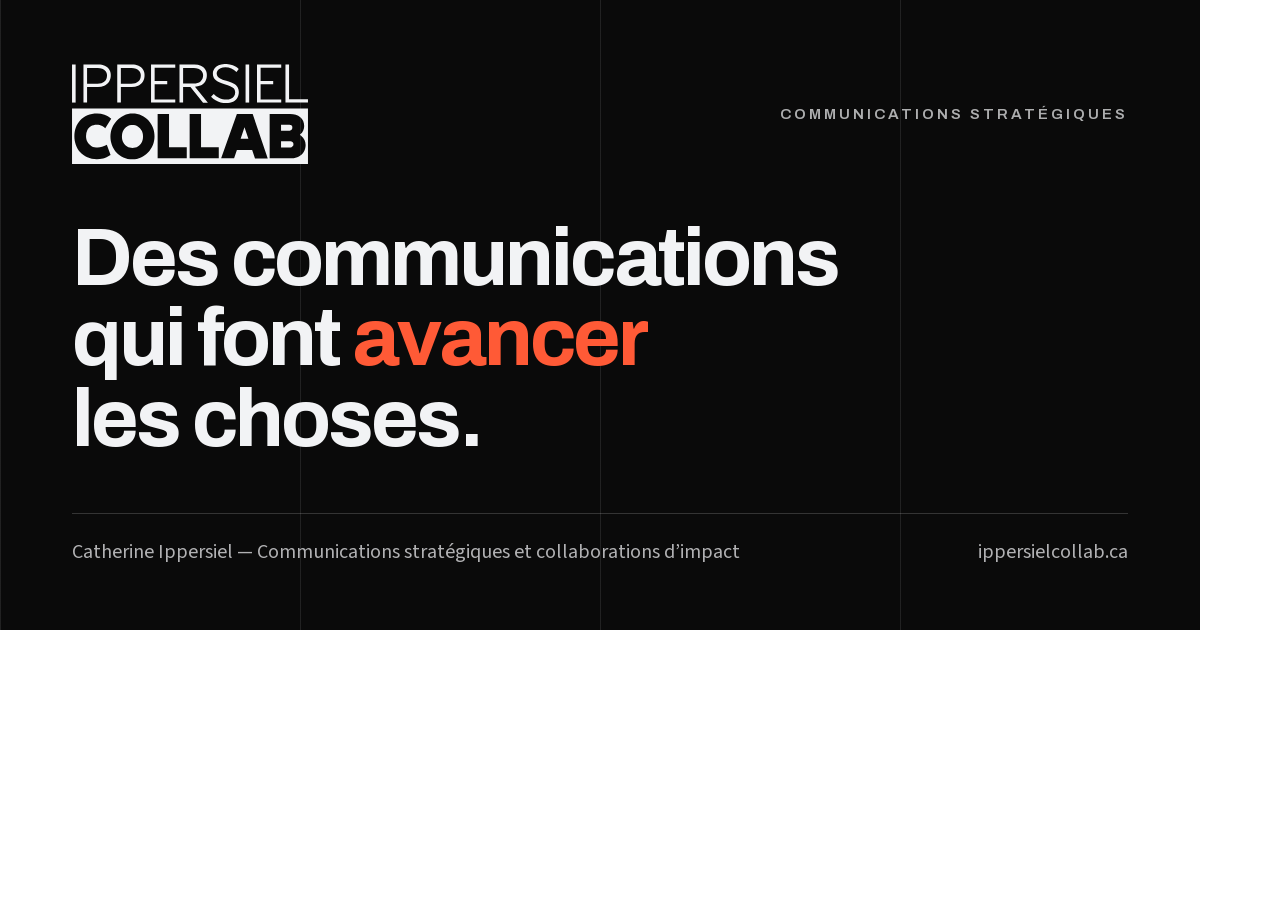
==== outils/gabarit-image-partage.html @ cff6bc2d "Premier commit : refonte scroll Cloudflare + corrections de Catherine Remplace la structure GitHub P" ====
<!doctype html><html lang="fr-CA"><head><meta charset="utf-8">
<title>Gabarit — image de partage Ippersiel Collab</title>
<!-- Gabarit autonome : sert uniquement à produire l'image affichée quand le
     lien du site est partagé. Ouvrir depuis la racine du projet, puis capturer
     en 1200 × 630. Aucun lien vers la feuille de styles du site : ce fichier
     doit rester lisible même déplacé. -->
<style>
  @font-face { font-family:'Archivo'; src:url('../site/assets/fonts/archivo-variable-latin.woff2') format('woff2-variations'); font-weight:100 900; font-display:block; }
  @font-face { font-family:'Source Sans 3'; src:url('../site/assets/fonts/source-sans-3-variable-latin.woff2') format('woff2-variations'); font-weight:200 900; font-display:block; }
  html,body{margin:0}
  .og{width:1200px;height:630px;background:#0A0A0A;color:#F2F3F5;position:relative;overflow:hidden;
      display:flex;flex-direction:column;justify-content:space-between;padding:64px 72px;box-sizing:border-box}
  .og::before{content:"";position:absolute;inset:0;
      background:linear-gradient(to right,rgba(242,243,245,.10) 1px,transparent 1px) 0 0/25% 100%}
  .og__haut{position:relative;display:flex;align-items:center;justify-content:space-between}
  .og .logo{width:236px;height:auto;color:#F2F3F5;display:block}
  .og__surtitre{font-family:'Archivo',sans-serif;font-size:15px;font-weight:600;letter-spacing:.2em;text-transform:uppercase;color:rgba(242,243,245,.7)}
  .og__titre{position:relative;font-family:'Archivo',sans-serif;font-weight:700;font-size:82px;line-height:.98;letter-spacing:-.038em;margin:0}
  .og__titre em{font-style:normal;color:#FF5A36}
  .og__bas{position:relative;display:flex;align-items:center;justify-content:space-between;
      border-top:1px solid rgba(242,243,245,.18);padding-top:24px;
      font-family:'Source Sans 3',sans-serif;font-size:20px;color:rgba(242,243,245,.72)}
</style></head><body>
<svg class="sprite-logo" aria-hidden="true" focusable="false" width="0" height="0" style="position:absolute;overflow:hidden"><defs><mask id="ic-knock" maskUnits="userSpaceOnUse" x="18.24" y="18.477" width="323.52" height="137.259"><rect x="18.24" y="18.477" width="323.52" height="137.259" fill="#fff"/><path fill="#000" d="M 64.679688 129.710938 C 63.222656 130.515625 61.460938 131.300781 59.445312 132.042969 C 57.523438 132.753906 55.53125 133.109375 53.523438 133.109375 C 50.332031 133.109375 47.5 132.433594 45.09375 131.097656 C 42.710938 129.777344 40.832031 127.90625 39.507812 125.546875 C 38.171875 123.171875 37.492188 120.378906 37.492188 117.242188 C 37.492188 114.339844 38.0625 111.664062 39.191406 109.292969 C 40.292969 106.964844 41.945312 105.082031 44.101562 103.695312 C 46.253906 102.308594 49 101.605469 52.257812 101.605469 C 53.519531 101.605469 54.789062 101.777344 56.039062 102.117188 C 57.304688 102.457031 58.53125 102.941406 59.679688 103.546875 C 60.824219 104.160156 61.84375 104.859375 62.710938 105.632812 L 63.820312 106.617188 L 71.941406 93.6875 L 71.214844 92.980469 C 68.933594 90.753906 66.089844 89.054688 62.769531 87.917969 C 59.5 86.796875 56.121094 86.230469 52.730469 86.230469 C 47.691406 86.230469 43.183594 87.074219 39.332031 88.738281 C 35.472656 90.414062 32.167969 92.734375 29.511719 95.636719 C 26.851562 98.542969 24.828125 101.910156 23.496094 105.648438 C 22.160156 109.367188 21.484375 113.375 21.484375 117.554688 C 21.484375 121.679688 22.175781 125.671875 23.535156 129.429688 C 24.898438 133.195312 26.921875 136.574219 29.546875 139.472656 C 32.1875 142.386719 35.449219 144.71875 39.242188 146.40625 C 43.039062 148.101562 47.421875 148.960938 52.257812 148.960938 C 54.902344 148.960938 57.800781 148.648438 60.878906 148.03125 C 64.050781 147.386719 67.242188 145.921875 70.359375 143.671875 L 71.128906 143.117188 L 65.960938 129.007812 Z M 64.679688 129.710938 "/><path fill="#000" d="M 115.582031 117.792969 C 115.582031 120.886719 114.941406 123.648438 113.683594 126 C 112.425781 128.339844 110.675781 130.195312 108.488281 131.515625 C 106.308594 132.835938 103.835938 133.507812 101.132812 133.507812 C 98.429688 133.507812 95.96875 132.835938 93.8125 131.519531 C 91.644531 130.195312 89.898438 128.335938 88.617188 125.992188 C 87.332031 123.640625 86.679688 120.878906 86.679688 117.792969 C 86.679688 114.648438 87.320312 111.859375 88.585938 109.503906 C 89.835938 107.167969 91.582031 105.3125 93.773438 103.992188 C 95.960938 102.667969 98.4375 102 101.132812 102 C 103.824219 102 106.28125 102.679688 108.441406 104.019531 C 110.605469 105.367188 112.359375 107.242188 113.644531 109.589844 C 114.929688 111.949219 115.582031 114.707031 115.582031 117.792969 M 123.132812 95.875 C 120.507812 92.980469 117.304688 90.660156 113.609375 88.980469 C 109.910156 87.3125 105.710938 86.464844 101.132812 86.464844 C 97.015625 86.464844 93.097656 87.316406 89.476562 88.988281 C 85.871094 90.65625 82.636719 92.964844 79.863281 95.847656 C 77.082031 98.742188 74.875 102.097656 73.296875 105.820312 C 71.710938 109.566406 70.910156 113.59375 70.910156 117.792969 C 70.910156 121.972656 71.628906 125.988281 73.042969 129.722656 C 74.460938 133.457031 76.507812 136.816406 79.128906 139.707031 C 81.753906 142.609375 84.960938 144.925781 88.660156 146.601562 C 92.355469 148.273438 96.550781 149.121094 101.132812 149.121094 C 105.246094 149.121094 109.167969 148.269531 112.785156 146.597656 C 116.390625 144.925781 119.628906 142.621094 122.398438 139.738281 C 125.179688 136.847656 127.390625 133.492188 128.964844 129.765625 C 130.550781 126.019531 131.355469 121.992188 131.355469 117.792969 C 131.355469 113.609375 130.636719 109.59375 129.21875 105.863281 C 127.804688 102.136719 125.757812 98.777344 123.132812 95.875 "/><path fill="#000" d="M 151.25 87.09375 L 135.636719 87.09375 L 135.636719 147.777344 L 175.558594 147.777344 L 175.558594 132.714844 L 151.25 132.714844 Z M 151.25 87.09375 "/><path fill="#000" d="M 195.132812 87.09375 L 179.519531 87.09375 L 179.519531 147.777344 L 219.441406 147.777344 L 219.441406 132.714844 L 195.132812 132.714844 Z M 195.132812 87.09375 "/><path fill="#000" d="M 260.03125 121.039062 L 249.414062 121.039062 L 254.695312 105.285156 Z M 244.265625 87.097656 L 222.695312 147.777344 L 240.457031 147.777344 L 244.289062 136.335938 L 265.210938 136.335938 L 269.113281 147.855469 L 286.605469 147.855469 L 265.941406 87.097656 Z M 244.265625 87.097656 "/><path fill="#000" d="M 304.8125 109.988281 L 304.8125 101.605469 L 314.609375 101.605469 C 315.832031 101.605469 316.925781 101.757812 317.855469 102.058594 C 318.667969 102.320312 319.269531 102.710938 319.695312 103.253906 C 320.09375 103.765625 320.296875 104.511719 320.296875 105.480469 C 320.296875 107.023438 319.816406 108.078125 318.789062 108.789062 C 317.636719 109.585938 316.042969 109.988281 314.054688 109.988281 Z M 321.136719 126.242188 C 321.578125 126.828125 321.800781 127.675781 321.800781 128.765625 C 321.800781 129.691406 321.574219 130.433594 321.113281 131.039062 C 320.613281 131.683594 319.984375 132.164062 319.199219 132.503906 C 318.375 132.859375 317.492188 133.03125 316.5 133.03125 L 304.8125 133.03125 L 304.8125 124.335938 L 316.027344 124.335938 C 317.234375 124.335938 318.308594 124.507812 319.214844 124.847656 C 320.050781 125.160156 320.675781 125.617188 321.136719 126.242188 M 336.980469 122.550781 C 335.953125 120.335938 334.355469 118.359375 332.234375 116.683594 C 331.6875 116.253906 331.078125 115.847656 330.398438 115.464844 C 330.566406 115.355469 330.730469 115.238281 330.890625 115.117188 C 332.925781 113.53125 334.398438 111.65625 335.261719 109.550781 C 336.109375 107.488281 336.539062 105.480469 336.539062 103.589844 C 336.539062 98.644531 334.746094 94.605469 331.207031 91.582031 C 327.726562 88.605469 322.988281 87.09375 317.132812 87.09375 L 289.203125 87.09375 L 289.203125 147.777344 L 319.347656 147.777344 C 323.070312 147.777344 326.410156 146.96875 329.269531 145.371094 C 332.136719 143.769531 334.417969 141.554688 336.050781 138.792969 C 337.6875 136.027344 338.515625 132.890625 338.515625 129.46875 C 338.515625 127.089844 338 124.761719 336.980469 122.550781 "/></mask><g id="logo-ic" mask="url(#ic-knock)" fill="currentColor"><path d="M 341.722656 155.695312 L 18.277344 155.695312 L 18.277344 79.652344 L 341.722656 79.652344 Z M 341.722656 155.695312 "/><path d="M 18.277344 71.351562 L 23.21875 71.351562 L 23.21875 19.160156 L 18.277344 19.160156 Z M 18.277344 71.351562 "/><path d="M 62.660156 42.460938 C 60.277344 44.441406 57.152344 45.429688 53.28125 45.429688 L 38.894531 45.429688 L 38.894531 23.8125 L 53.640625 23.8125 C 55.738281 23.8125 57.746094 24.179688 59.652344 24.921875 C 61.5625 25.664062 63.136719 26.792969 64.378906 28.320312 C 65.621094 29.851562 66.242188 31.78125 66.242188 34.121094 C 66.242188 37.703125 65.042969 40.480469 62.660156 42.460938 M 63.164062 20.945312 C 60.585938 19.753906 57.652344 19.160156 54.359375 19.160156 L 33.953125 19.160156 L 33.953125 71.351562 L 38.894531 71.351562 L 38.894531 50.015625 L 53.78125 50.015625 C 56.9375 50.015625 59.859375 49.429688 62.554688 48.257812 C 65.25 47.089844 67.398438 45.289062 68.996094 42.851562 C 70.597656 40.421875 71.398438 37.34375 71.398438 33.621094 C 71.398438 30.660156 70.664062 28.109375 69.210938 25.957031 C 67.753906 23.8125 65.742188 22.140625 63.164062 20.945312 "/><path d="M 108.984375 42.460938 C 106.59375 44.441406 103.46875 45.429688 99.605469 45.429688 L 85.214844 45.429688 L 85.214844 23.8125 L 99.960938 23.8125 C 102.0625 23.8125 104.0625 24.179688 105.972656 24.921875 C 107.882812 25.664062 109.460938 26.792969 110.699219 28.320312 C 111.9375 29.851562 112.558594 31.78125 112.558594 34.121094 C 112.558594 37.703125 111.367188 40.480469 108.984375 42.460938 M 109.480469 20.945312 C 106.902344 19.753906 103.96875 19.160156 100.675781 19.160156 L 80.273438 19.160156 L 80.273438 71.351562 L 85.214844 71.351562 L 85.214844 50.015625 L 100.105469 50.015625 C 103.253906 50.015625 106.175781 49.429688 108.875 48.257812 C 111.570312 47.089844 113.714844 45.289062 115.316406 42.851562 C 116.914062 40.421875 117.714844 37.34375 117.714844 33.621094 C 117.714844 30.660156 116.988281 28.109375 115.53125 25.957031 C 114.074219 23.8125 112.058594 22.140625 109.480469 20.945312 "/><path d="M 129.382812 19.160156 L 126.59375 19.160156 L 126.59375 71.351562 L 159.808594 71.351562 L 159.808594 66.984375 L 131.535156 66.984375 L 131.535156 46.148438 L 148.785156 46.148438 L 148.785156 41.707031 L 131.535156 41.707031 L 131.535156 23.523438 L 159.808594 23.523438 L 159.808594 19.160156 Z M 129.382812 19.160156 "/><path d="M 170.546875 23.8125 L 185.363281 23.8125 C 187.417969 23.8125 189.410156 24.179688 191.34375 24.921875 C 193.28125 25.664062 194.863281 26.78125 196.101562 28.285156 C 197.347656 29.789062 197.964844 31.710938 197.964844 34.050781 C 197.964844 37.628906 196.773438 40.386719 194.386719 42.320312 C 192 44.25 188.871094 45.214844 185.007812 45.214844 L 170.546875 45.214844 Z M 194.242188 48.117188 C 196.917969 46.949219 199.0625 45.160156 200.6875 42.75 C 202.308594 40.339844 203.121094 37.269531 203.121094 33.546875 C 203.121094 30.636719 202.390625 28.097656 200.941406 25.925781 C 199.480469 23.75 197.46875 22.082031 194.890625 20.914062 C 192.3125 19.746094 189.375 19.160156 186.082031 19.160156 L 165.605469 19.160156 L 165.605469 71.351562 L 170.546875 71.351562 L 170.546875 49.871094 L 180.597656 49.871094 L 197.894531 71.566406 L 204.550781 71.566406 L 186.820312 49.742188 C 189.457031 49.597656 191.953125 49.117188 194.242188 48.117188 "/><path d="M 240.277344 45.683594 C 237.792969 44.179688 234.265625 42.804688 229.679688 41.566406 C 225.863281 40.515625 223.023438 39.445312 221.164062 38.339844 C 219.300781 37.246094 218.074219 36.101562 217.476562 34.910156 C 216.878906 33.714844 216.582031 32.523438 216.582031 31.328125 C 216.582031 29.945312 217.023438 28.632812 217.90625 27.390625 C 218.789062 26.152344 220.109375 25.125 221.878906 24.3125 C 223.640625 23.5 225.863281 23.09375 228.535156 23.09375 C 231.445312 23.09375 234.164062 23.644531 236.695312 24.742188 C 239.226562 25.839844 241.5625 27.367188 243.710938 29.324219 L 246.792969 25.386719 C 244.5 23.046875 241.78125 21.304688 238.628906 20.160156 C 235.484375 19.015625 232.210938 18.441406 228.820312 18.441406 C 225.003906 18.441406 221.804688 19.027344 219.226562 20.195312 C 216.652344 21.363281 214.695312 22.953125 213.355469 24.957031 C 212.023438 26.960938 211.355469 29.207031 211.355469 31.6875 C 211.355469 35.265625 212.628906 38.226562 215.1875 40.5625 C 217.738281 42.898438 221.832031 44.835938 227.460938 46.363281 C 230.65625 47.171875 233.214844 48.007812 235.121094 48.867188 C 237.03125 49.726562 238.472656 50.597656 239.453125 51.480469 C 240.429688 52.363281 241.089844 53.304688 241.421875 54.308594 C 241.757812 55.3125 241.925781 56.382812 241.925781 57.527344 C 241.925781 59.488281 241.394531 61.195312 240.351562 62.648438 C 239.300781 64.105469 237.839844 65.242188 235.980469 66.050781 C 234.117188 66.863281 232.042969 67.269531 229.753906 67.269531 C 226.363281 67.222656 223.144531 66.480469 220.089844 65.046875 C 217.03125 63.617188 214.507812 61.800781 212.5 59.605469 L 208.851562 63.472656 C 210.757812 65.429688 212.808594 67.039062 215.003906 68.308594 C 217.199219 69.574219 219.503906 70.515625 221.914062 71.136719 C 224.324219 71.753906 226.839844 72.066406 229.464844 72.066406 C 233.234375 72.066406 236.433594 71.421875 239.058594 70.132812 C 241.683594 68.847656 243.65625 67.050781 244.964844 64.761719 C 246.28125 62.46875 246.933594 59.871094 246.933594 56.960938 C 246.933594 54.667969 246.445312 52.589844 245.46875 50.726562 C 244.484375 48.867188 242.761719 47.1875 240.277344 45.683594 "/><path d="M 256.171875 71.351562 L 261.113281 71.351562 L 261.113281 19.160156 L 256.171875 19.160156 Z M 256.171875 71.351562 "/><path d="M 274.644531 19.160156 L 271.851562 19.160156 L 271.851562 71.351562 L 305.066406 71.351562 L 305.066406 66.984375 L 276.792969 66.984375 L 276.792969 46.148438 L 294.046875 46.148438 L 294.046875 41.707031 L 276.792969 41.707031 L 276.792969 23.523438 L 305.066406 23.523438 L 305.066406 19.160156 Z M 274.644531 19.160156 "/><path d="M 315.804688 66.910156 L 315.804688 19.160156 L 310.867188 19.160156 L 310.867188 71.351562 L 341.722656 71.351562 L 341.722656 66.910156 Z M 315.804688 66.910156 "/></g></defs></svg>
<div class="og">
  <div class="og__haut">
    <svg class="logo" viewBox="18.24 18.477 323.52 137.259"><use href="#logo-ic"></use></svg>
    <span class="og__surtitre">Communications stratégiques</span>
  </div>
  <h1 class="og__titre">Des communications<br>qui font <em>avancer</em><br>les choses.</h1>
  <div class="og__bas">
    <span>Catherine Ippersiel — Communications stratégiques et collaborations d’impact</span>
    <span>ippersielcollab.ca</span>
  </div>
</div>
</body></html>
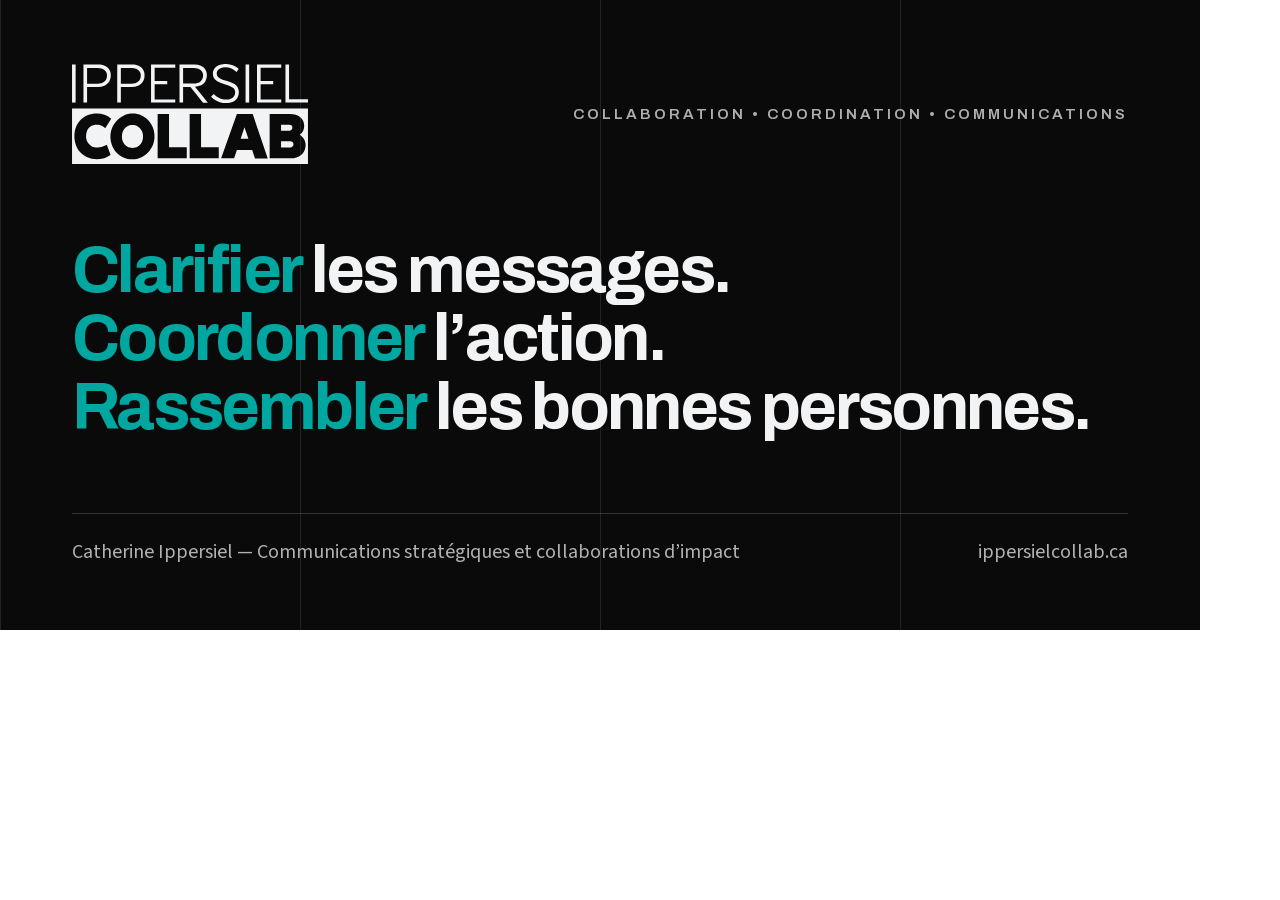
==== commit 836d7cb9: "Refait l'image de partage avec le nouveau titre du site L'aperçu Facebook affichait encore l'ancien " ====
--- a/outils/gabarit-image-partage.html
+++ b/outils/gabarit-image-partage.html
@@ -15,8 +15,8 @@
   .og__haut{position:relative;display:flex;align-items:center;justify-content:space-between}
   .og .logo{width:236px;height:auto;color:#F2F3F5;display:block}
   .og__surtitre{font-family:'Archivo',sans-serif;font-size:15px;font-weight:600;letter-spacing:.2em;text-transform:uppercase;color:rgba(242,243,245,.7)}
-  .og__titre{position:relative;font-family:'Archivo',sans-serif;font-weight:700;font-size:82px;line-height:.98;letter-spacing:-.038em;margin:0}
-  .og__titre em{font-style:normal;color:#FF5A36}
+  .og__titre{position:relative;font-family:'Archivo',sans-serif;font-weight:700;font-size:66px;line-height:1.04;letter-spacing:-.04em;margin:0}
+  .og__titre em{font-style:normal;color:#00A7A0}
   .og__bas{position:relative;display:flex;align-items:center;justify-content:space-between;
       border-top:1px solid rgba(242,243,245,.18);padding-top:24px;
       font-family:'Source Sans 3',sans-serif;font-size:20px;color:rgba(242,243,245,.72)}
@@ -25,9 +25,9 @@
 <div class="og">
   <div class="og__haut">
     <svg class="logo" viewBox="18.24 18.477 323.52 137.259"><use href="#logo-ic"></use></svg>
-    <span class="og__surtitre">Communications stratégiques</span>
+    <span class="og__surtitre">Collaboration • Coordination • Communications</span>
   </div>
-  <h1 class="og__titre">Des communications<br>qui font <em>avancer</em><br>les choses.</h1>
+  <h1 class="og__titre"><em>Clarifier</em> les messages.<br><em>Coordonner</em> l’action.<br><em>Rassembler</em> les bonnes personnes.</h1>
   <div class="og__bas">
     <span>Catherine Ippersiel — Communications stratégiques et collaborations d’impact</span>
     <span>ippersielcollab.ca</span>
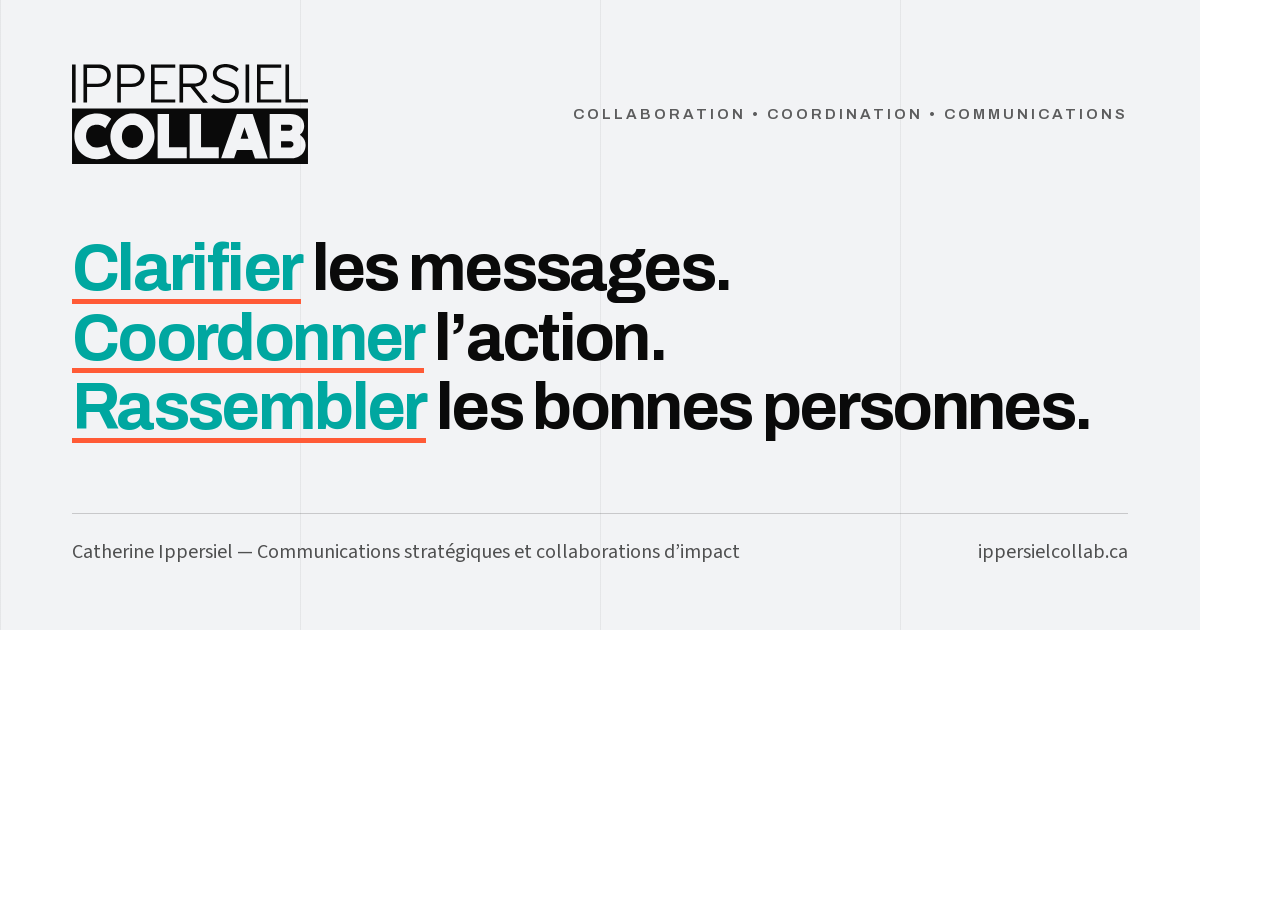
==== commit 90769eb0: "Image de partage sur fond clair, fidèle au premier écran du site Remplace la version à fond noir par" ====
--- a/outils/gabarit-image-partage.html
+++ b/outils/gabarit-image-partage.html
@@ -8,18 +8,18 @@
   @font-face { font-family:'Archivo'; src:url('../site/assets/fonts/archivo-variable-latin.woff2') format('woff2-variations'); font-weight:100 900; font-display:block; }
   @font-face { font-family:'Source Sans 3'; src:url('../site/assets/fonts/source-sans-3-variable-latin.woff2') format('woff2-variations'); font-weight:200 900; font-display:block; }
   html,body{margin:0}
-  .og{width:1200px;height:630px;background:#0A0A0A;color:#F2F3F5;position:relative;overflow:hidden;
+  .og{width:1200px;height:630px;background:#F2F3F5;color:#0A0A0A;position:relative;overflow:hidden;
       display:flex;flex-direction:column;justify-content:space-between;padding:64px 72px;box-sizing:border-box}
   .og::before{content:"";position:absolute;inset:0;
-      background:linear-gradient(to right,rgba(242,243,245,.10) 1px,transparent 1px) 0 0/25% 100%}
+      background:linear-gradient(to right,rgba(10,10,10,.06) 1px,transparent 1px) 0 0/25% 100%}
   .og__haut{position:relative;display:flex;align-items:center;justify-content:space-between}
-  .og .logo{width:236px;height:auto;color:#F2F3F5;display:block}
-  .og__surtitre{font-family:'Archivo',sans-serif;font-size:15px;font-weight:600;letter-spacing:.2em;text-transform:uppercase;color:rgba(242,243,245,.7)}
+  .og .logo{width:236px;height:auto;color:#0A0A0A;display:block}
+  .og__surtitre{font-family:'Archivo',sans-serif;font-size:15px;font-weight:600;letter-spacing:.2em;text-transform:uppercase;color:rgba(10,10,10,.65)}
   .og__titre{position:relative;font-family:'Archivo',sans-serif;font-weight:700;font-size:66px;line-height:1.04;letter-spacing:-.04em;margin:0}
-  .og__titre em{font-style:normal;color:#00A7A0}
+  .og__titre em{font-style:normal;color:#00A7A0;display:inline-block;line-height:.9;border-bottom:5px solid #FF5A36}
   .og__bas{position:relative;display:flex;align-items:center;justify-content:space-between;
-      border-top:1px solid rgba(242,243,245,.18);padding-top:24px;
-      font-family:'Source Sans 3',sans-serif;font-size:20px;color:rgba(242,243,245,.72)}
+      border-top:1px solid rgba(10,10,10,.18);padding-top:24px;
+      font-family:'Source Sans 3',sans-serif;font-size:20px;color:rgba(10,10,10,.7)}
 </style></head><body>
 <svg class="sprite-logo" aria-hidden="true" focusable="false" width="0" height="0" style="position:absolute;overflow:hidden"><defs><mask id="ic-knock" maskUnits="userSpaceOnUse" x="18.24" y="18.477" width="323.52" height="137.259"><rect x="18.24" y="18.477" width="323.52" height="137.259" fill="#fff"/><path fill="#000" d="M 64.679688 129.710938 C 63.222656 130.515625 61.460938 131.300781 59.445312 132.042969 C 57.523438 132.753906 55.53125 133.109375 53.523438 133.109375 C 50.332031 133.109375 47.5 132.433594 45.09375 131.097656 C 42.710938 129.777344 40.832031 127.90625 39.507812 125.546875 C 38.171875 123.171875 37.492188 120.378906 37.492188 117.242188 C 37.492188 114.339844 38.0625 111.664062 39.191406 109.292969 C 40.292969 106.964844 41.945312 105.082031 44.101562 103.695312 C 46.253906 102.308594 49 101.605469 52.257812 101.605469 C 53.519531 101.605469 54.789062 101.777344 56.039062 102.117188 C 57.304688 102.457031 58.53125 102.941406 59.679688 103.546875 C 60.824219 104.160156 61.84375 104.859375 62.710938 105.632812 L 63.820312 106.617188 L 71.941406 93.6875 L 71.214844 92.980469 C 68.933594 90.753906 66.089844 89.054688 62.769531 87.917969 C 59.5 86.796875 56.121094 86.230469 52.730469 86.230469 C 47.691406 86.230469 43.183594 87.074219 39.332031 88.738281 C 35.472656 90.414062 32.167969 92.734375 29.511719 95.636719 C 26.851562 98.542969 24.828125 101.910156 23.496094 105.648438 C 22.160156 109.367188 21.484375 113.375 21.484375 117.554688 C 21.484375 121.679688 22.175781 125.671875 23.535156 129.429688 C 24.898438 133.195312 26.921875 136.574219 29.546875 139.472656 C 32.1875 142.386719 35.449219 144.71875 39.242188 146.40625 C 43.039062 148.101562 47.421875 148.960938 52.257812 148.960938 C 54.902344 148.960938 57.800781 148.648438 60.878906 148.03125 C 64.050781 147.386719 67.242188 145.921875 70.359375 143.671875 L 71.128906 143.117188 L 65.960938 129.007812 Z M 64.679688 129.710938 "/><path fill="#000" d="M 115.582031 117.792969 C 115.582031 120.886719 114.941406 123.648438 113.683594 126 C 112.425781 128.339844 110.675781 130.195312 108.488281 131.515625 C 106.308594 132.835938 103.835938 133.507812 101.132812 133.507812 C 98.429688 133.507812 95.96875 132.835938 93.8125 131.519531 C 91.644531 130.195312 89.898438 128.335938 88.617188 125.992188 C 87.332031 123.640625 86.679688 120.878906 86.679688 117.792969 C 86.679688 114.648438 87.320312 111.859375 88.585938 109.503906 C 89.835938 107.167969 91.582031 105.3125 93.773438 103.992188 C 95.960938 102.667969 98.4375 102 101.132812 102 C 103.824219 102 106.28125 102.679688 108.441406 104.019531 C 110.605469 105.367188 112.359375 107.242188 113.644531 109.589844 C 114.929688 111.949219 115.582031 114.707031 115.582031 117.792969 M 123.132812 95.875 C 120.507812 92.980469 117.304688 90.660156 113.609375 88.980469 C 109.910156 87.3125 105.710938 86.464844 101.132812 86.464844 C 97.015625 86.464844 93.097656 87.316406 89.476562 88.988281 C 85.871094 90.65625 82.636719 92.964844 79.863281 95.847656 C 77.082031 98.742188 74.875 102.097656 73.296875 105.820312 C 71.710938 109.566406 70.910156 113.59375 70.910156 117.792969 C 70.910156 121.972656 71.628906 125.988281 73.042969 129.722656 C 74.460938 133.457031 76.507812 136.816406 79.128906 139.707031 C 81.753906 142.609375 84.960938 144.925781 88.660156 146.601562 C 92.355469 148.273438 96.550781 149.121094 101.132812 149.121094 C 105.246094 149.121094 109.167969 148.269531 112.785156 146.597656 C 116.390625 144.925781 119.628906 142.621094 122.398438 139.738281 C 125.179688 136.847656 127.390625 133.492188 128.964844 129.765625 C 130.550781 126.019531 131.355469 121.992188 131.355469 117.792969 C 131.355469 113.609375 130.636719 109.59375 129.21875 105.863281 C 127.804688 102.136719 125.757812 98.777344 123.132812 95.875 "/><path fill="#000" d="M 151.25 87.09375 L 135.636719 87.09375 L 135.636719 147.777344 L 175.558594 147.777344 L 175.558594 132.714844 L 151.25 132.714844 Z M 151.25 87.09375 "/><path fill="#000" d="M 195.132812 87.09375 L 179.519531 87.09375 L 179.519531 147.777344 L 219.441406 147.777344 L 219.441406 132.714844 L 195.132812 132.714844 Z M 195.132812 87.09375 "/><path fill="#000" d="M 260.03125 121.039062 L 249.414062 121.039062 L 254.695312 105.285156 Z M 244.265625 87.097656 L 222.695312 147.777344 L 240.457031 147.777344 L 244.289062 136.335938 L 265.210938 136.335938 L 269.113281 147.855469 L 286.605469 147.855469 L 265.941406 87.097656 Z M 244.265625 87.097656 "/><path fill="#000" d="M 304.8125 109.988281 L 304.8125 101.605469 L 314.609375 101.605469 C 315.832031 101.605469 316.925781 101.757812 317.855469 102.058594 C 318.667969 102.320312 319.269531 102.710938 319.695312 103.253906 C 320.09375 103.765625 320.296875 104.511719 320.296875 105.480469 C 320.296875 107.023438 319.816406 108.078125 318.789062 108.789062 C 317.636719 109.585938 316.042969 109.988281 314.054688 109.988281 Z M 321.136719 126.242188 C 321.578125 126.828125 321.800781 127.675781 321.800781 128.765625 C 321.800781 129.691406 321.574219 130.433594 321.113281 131.039062 C 320.613281 131.683594 319.984375 132.164062 319.199219 132.503906 C 318.375 132.859375 317.492188 133.03125 316.5 133.03125 L 304.8125 133.03125 L 304.8125 124.335938 L 316.027344 124.335938 C 317.234375 124.335938 318.308594 124.507812 319.214844 124.847656 C 320.050781 125.160156 320.675781 125.617188 321.136719 126.242188 M 336.980469 122.550781 C 335.953125 120.335938 334.355469 118.359375 332.234375 116.683594 C 331.6875 116.253906 331.078125 115.847656 330.398438 115.464844 C 330.566406 115.355469 330.730469 115.238281 330.890625 115.117188 C 332.925781 113.53125 334.398438 111.65625 335.261719 109.550781 C 336.109375 107.488281 336.539062 105.480469 336.539062 103.589844 C 336.539062 98.644531 334.746094 94.605469 331.207031 91.582031 C 327.726562 88.605469 322.988281 87.09375 317.132812 87.09375 L 289.203125 87.09375 L 289.203125 147.777344 L 319.347656 147.777344 C 323.070312 147.777344 326.410156 146.96875 329.269531 145.371094 C 332.136719 143.769531 334.417969 141.554688 336.050781 138.792969 C 337.6875 136.027344 338.515625 132.890625 338.515625 129.46875 C 338.515625 127.089844 338 124.761719 336.980469 122.550781 "/></mask><g id="logo-ic" mask="url(#ic-knock)" fill="currentColor"><path d="M 341.722656 155.695312 L 18.277344 155.695312 L 18.277344 79.652344 L 341.722656 79.652344 Z M 341.722656 155.695312 "/><path d="M 18.277344 71.351562 L 23.21875 71.351562 L 23.21875 19.160156 L 18.277344 19.160156 Z M 18.277344 71.351562 "/><path d="M 62.660156 42.460938 C 60.277344 44.441406 57.152344 45.429688 53.28125 45.429688 L 38.894531 45.429688 L 38.894531 23.8125 L 53.640625 23.8125 C 55.738281 23.8125 57.746094 24.179688 59.652344 24.921875 C 61.5625 25.664062 63.136719 26.792969 64.378906 28.320312 C 65.621094 29.851562 66.242188 31.78125 66.242188 34.121094 C 66.242188 37.703125 65.042969 40.480469 62.660156 42.460938 M 63.164062 20.945312 C 60.585938 19.753906 57.652344 19.160156 54.359375 19.160156 L 33.953125 19.160156 L 33.953125 71.351562 L 38.894531 71.351562 L 38.894531 50.015625 L 53.78125 50.015625 C 56.9375 50.015625 59.859375 49.429688 62.554688 48.257812 C 65.25 47.089844 67.398438 45.289062 68.996094 42.851562 C 70.597656 40.421875 71.398438 37.34375 71.398438 33.621094 C 71.398438 30.660156 70.664062 28.109375 69.210938 25.957031 C 67.753906 23.8125 65.742188 22.140625 63.164062 20.945312 "/><path d="M 108.984375 42.460938 C 106.59375 44.441406 103.46875 45.429688 99.605469 45.429688 L 85.214844 45.429688 L 85.214844 23.8125 L 99.960938 23.8125 C 102.0625 23.8125 104.0625 24.179688 105.972656 24.921875 C 107.882812 25.664062 109.460938 26.792969 110.699219 28.320312 C 111.9375 29.851562 112.558594 31.78125 112.558594 34.121094 C 112.558594 37.703125 111.367188 40.480469 108.984375 42.460938 M 109.480469 20.945312 C 106.902344 19.753906 103.96875 19.160156 100.675781 19.160156 L 80.273438 19.160156 L 80.273438 71.351562 L 85.214844 71.351562 L 85.214844 50.015625 L 100.105469 50.015625 C 103.253906 50.015625 106.175781 49.429688 108.875 48.257812 C 111.570312 47.089844 113.714844 45.289062 115.316406 42.851562 C 116.914062 40.421875 117.714844 37.34375 117.714844 33.621094 C 117.714844 30.660156 116.988281 28.109375 115.53125 25.957031 C 114.074219 23.8125 112.058594 22.140625 109.480469 20.945312 "/><path d="M 129.382812 19.160156 L 126.59375 19.160156 L 126.59375 71.351562 L 159.808594 71.351562 L 159.808594 66.984375 L 131.535156 66.984375 L 131.535156 46.148438 L 148.785156 46.148438 L 148.785156 41.707031 L 131.535156 41.707031 L 131.535156 23.523438 L 159.808594 23.523438 L 159.808594 19.160156 Z M 129.382812 19.160156 "/><path d="M 170.546875 23.8125 L 185.363281 23.8125 C 187.417969 23.8125 189.410156 24.179688 191.34375 24.921875 C 193.28125 25.664062 194.863281 26.78125 196.101562 28.285156 C 197.347656 29.789062 197.964844 31.710938 197.964844 34.050781 C 197.964844 37.628906 196.773438 40.386719 194.386719 42.320312 C 192 44.25 188.871094 45.214844 185.007812 45.214844 L 170.546875 45.214844 Z M 194.242188 48.117188 C 196.917969 46.949219 199.0625 45.160156 200.6875 42.75 C 202.308594 40.339844 203.121094 37.269531 203.121094 33.546875 C 203.121094 30.636719 202.390625 28.097656 200.941406 25.925781 C 199.480469 23.75 197.46875 22.082031 194.890625 20.914062 C 192.3125 19.746094 189.375 19.160156 186.082031 19.160156 L 165.605469 19.160156 L 165.605469 71.351562 L 170.546875 71.351562 L 170.546875 49.871094 L 180.597656 49.871094 L 197.894531 71.566406 L 204.550781 71.566406 L 186.820312 49.742188 C 189.457031 49.597656 191.953125 49.117188 194.242188 48.117188 "/><path d="M 240.277344 45.683594 C 237.792969 44.179688 234.265625 42.804688 229.679688 41.566406 C 225.863281 40.515625 223.023438 39.445312 221.164062 38.339844 C 219.300781 37.246094 218.074219 36.101562 217.476562 34.910156 C 216.878906 33.714844 216.582031 32.523438 216.582031 31.328125 C 216.582031 29.945312 217.023438 28.632812 217.90625 27.390625 C 218.789062 26.152344 220.109375 25.125 221.878906 24.3125 C 223.640625 23.5 225.863281 23.09375 228.535156 23.09375 C 231.445312 23.09375 234.164062 23.644531 236.695312 24.742188 C 239.226562 25.839844 241.5625 27.367188 243.710938 29.324219 L 246.792969 25.386719 C 244.5 23.046875 241.78125 21.304688 238.628906 20.160156 C 235.484375 19.015625 232.210938 18.441406 228.820312 18.441406 C 225.003906 18.441406 221.804688 19.027344 219.226562 20.195312 C 216.652344 21.363281 214.695312 22.953125 213.355469 24.957031 C 212.023438 26.960938 211.355469 29.207031 211.355469 31.6875 C 211.355469 35.265625 212.628906 38.226562 215.1875 40.5625 C 217.738281 42.898438 221.832031 44.835938 227.460938 46.363281 C 230.65625 47.171875 233.214844 48.007812 235.121094 48.867188 C 237.03125 49.726562 238.472656 50.597656 239.453125 51.480469 C 240.429688 52.363281 241.089844 53.304688 241.421875 54.308594 C 241.757812 55.3125 241.925781 56.382812 241.925781 57.527344 C 241.925781 59.488281 241.394531 61.195312 240.351562 62.648438 C 239.300781 64.105469 237.839844 65.242188 235.980469 66.050781 C 234.117188 66.863281 232.042969 67.269531 229.753906 67.269531 C 226.363281 67.222656 223.144531 66.480469 220.089844 65.046875 C 217.03125 63.617188 214.507812 61.800781 212.5 59.605469 L 208.851562 63.472656 C 210.757812 65.429688 212.808594 67.039062 215.003906 68.308594 C 217.199219 69.574219 219.503906 70.515625 221.914062 71.136719 C 224.324219 71.753906 226.839844 72.066406 229.464844 72.066406 C 233.234375 72.066406 236.433594 71.421875 239.058594 70.132812 C 241.683594 68.847656 243.65625 67.050781 244.964844 64.761719 C 246.28125 62.46875 246.933594 59.871094 246.933594 56.960938 C 246.933594 54.667969 246.445312 52.589844 245.46875 50.726562 C 244.484375 48.867188 242.761719 47.1875 240.277344 45.683594 "/><path d="M 256.171875 71.351562 L 261.113281 71.351562 L 261.113281 19.160156 L 256.171875 19.160156 Z M 256.171875 71.351562 "/><path d="M 274.644531 19.160156 L 271.851562 19.160156 L 271.851562 71.351562 L 305.066406 71.351562 L 305.066406 66.984375 L 276.792969 66.984375 L 276.792969 46.148438 L 294.046875 46.148438 L 294.046875 41.707031 L 276.792969 41.707031 L 276.792969 23.523438 L 305.066406 23.523438 L 305.066406 19.160156 Z M 274.644531 19.160156 "/><path d="M 315.804688 66.910156 L 315.804688 19.160156 L 310.867188 19.160156 L 310.867188 71.351562 L 341.722656 71.351562 L 341.722656 66.910156 Z M 315.804688 66.910156 "/></g></defs></svg>
 <div class="og">
